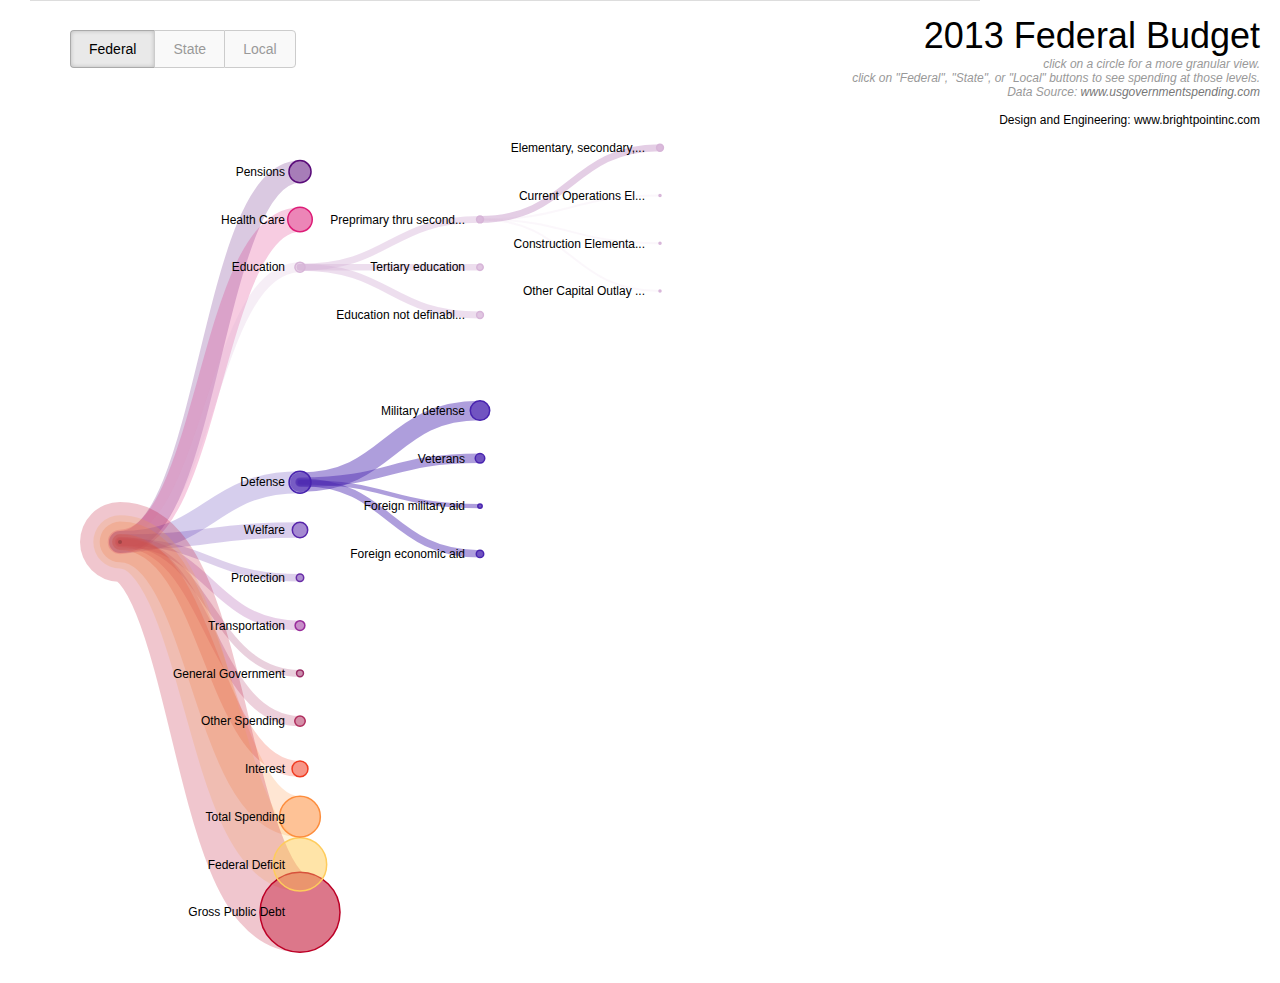
==== site.html @ 295929d6 "Projeto Federal_Budget original" ====
<!--

 Copyright (c) 2014 BrightPoint Consulting, Inc.

 Permission is hereby granted, free of charge, to any person
 obtaining a copy of this software and associated documentation
 files (the "Software"), to deal in the Software without
 restriction, including without limitation the rights to use,
 copy, modify, merge, publish, distribute, sublicense, and/or sell
 copies of the Software, and to permit persons to whom the
 Software is furnished to do so, subject to the following
 conditions:

 The above copyright notice and this permission notice shall be
 included in all copies or substantial portions of the Software.

 THE SOFTWARE IS PROVIDED "AS IS", WITHOUT WARRANTY OF ANY KIND,
 EXPRESS OR IMPLIED, INCLUDING BUT NOT LIMITED TO THE WARRANTIES
 OF MERCHANTABILITY, FITNESS FOR A PARTICULAR PURPOSE AND
 NONINFRINGEMENT. IN NO EVENT SHALL THE AUTHORS OR COPYRIGHT
 HOLDERS BE LIABLE FOR ANY CLAIM, DAMAGES OR OTHER LIABILITY,
 WHETHER IN AN ACTION OF CONTRACT, TORT OR OTHERWISE, ARISING
 FROM, OUT OF OR IN CONNECTION WITH THE SOFTWARE OR THE USE OR
 OTHER DEALINGS IN THE SOFTWARE.

 -->

<!DOCTYPE html>
<head>
    <meta HTTP-EQUIV="X-UA-COMPATIBLE" CONTENT="IE=EmulateIE9">
    <meta http-equiv="Content-Type" content="text/html;charset=utf-8">
    <meta property="og:image" content="http://www.brightpointinc.com/interactive/images/Budget_202px.png">

    <title>Federal Budget Data Visualization D3.js</title>
    <link type="text/css" rel="stylesheet" href="styles/style.css">

    <script type="text/javascript" src="scripts/d3.min.js"></script>
    <script type="text/javascript" src="scripts/main.js"></script>

    <!-- Google Analytics -->
    <script>
        (function(i,s,o,g,r,a,m){i['GoogleAnalyticsObject']=r;i[r]=i[r]||function(){
                    (i[r].q=i[r].q||[]).push(arguments)},i[r].l=1*new Date();a=s.createElement(o),
                m=s.getElementsByTagName(o)[0];a.async=1;a.src=g;m.parentNode.insertBefore(a,m)
        })(window,document,'script','//www.google-analytics.com/analytics.js','ga');

        ga('create', 'UA-173014-2', 'brightpointinc.com');
        ga('send', 'pageview');

    </script>

</head>

<body style="height:900px; width:1280px; overflow:auto" onload="main()">


<div class="bp-navBar" style="left:20px;">
    <ul class="bp-navigation clearfix" style="list-style-type:none">
        <li id="federalButton" class="button selected">Federal</li>
        <li id="stateButton" class="button">State</li>
        <li id="localButton" class="button">Local</li>
    </ul>
</div>


<div id="footer" style="position:absolute; right:20px; top:15px; width:600px">
    2013 Federal Budget
    <div class="hint" style="font-style:italic;">
        click on a circle for a more granular view.<br>
        click on "Federal", "State", or "Local" buttons to see spending at those levels.
        <br>
        Data Source: <a href="http://www.usgovernmentspending.com title=" www.usgovernmentspending.com"
        style="color:#777">www.usgovernmentspending.com</a>
        <br><br>

        <div style="color:#000; font-style:normal; position:absolute; width:300px; right:0px;">
            Design and Engineering: <a href="http://www.brightpointinc.com/project-list/"
                                       title="BrightPoint Consulting, Inc.">www.brightpointinc.com</a>
        </div>

    </div>

</div>

<div id="body" style="position: absolute; top:80px">

    <div id="toolTip" class="tooltip" style="opacity:0;">
        <div id="head" class="header"></div>
        <div id="header1" class="header1"></div>
        <div id="header2" class="header2"></div>
        <div style="position:absolute; left:10px">
            <div id="federalTip" class="tip" style="width:135px; left:0px; top:10px; position: absolute;">
                <div class="header3"><br>Federal Funds</div>
                <div class="header-rule"></div>
                <div id="fedSpend" class="header4"></div>
            </div>
            <div id="stateTip" class="tip" style="width:125px; left:140px; top:10px; position: absolute;">
                <div class="header3"><br>State Funds</div>
                <div class="header-rule"></div>
                <div id="stateSpend" class="header4"></div>
            </div>
            <div id="localTip" class="tip" style="width:125px; left:272px; top:10px; position: absolute;">
                <div class="header3"><br>Local Funds</div>
                <div class="header-rule"></div>
                <div id="localSpend" class="header4"></div>
            </div>
        </div>
        <div class="tooltipTail"></div>
    </div>
</div>


</body>

</html>
---- styles/style.css ----
/**

Copyright (c) 2014 BrightPoint Consulting, Inc.

 Permission is hereby granted, free of charge, to any person
obtaining a copy of this software and associated documentation
files (the "Software"), to deal in the Software without
                        restriction, including without limitation the rights to use,
                        copy, modify, merge, publish, distribute, sublicense, and/or sell
                                                                                  copies of the Software, and to permit persons to whom the
Software is furnished to do so, subject to the following
conditions:

The above copyright notice and this permission notice shall be
included in all copies or substantial portions of the Software.

 THE SOFTWARE IS PROVIDED "AS IS", WITHOUT WARRANTY OF ANY KIND,
                                                                                         EXPRESS OR IMPLIED, INCLUDING BUT NOT LIMITED TO THE WARRANTIES
OF MERCHANTABILITY, FITNESS FOR A PARTICULAR PURPOSE AND
NONINFRINGEMENT. IN NO EVENT SHALL THE AUTHORS OR COPYRIGHT
HOLDERS BE LIABLE FOR ANY CLAIM, DAMAGES OR OTHER LIABILITY,
                                                                                         WHETHER IN AN ACTION OF CONTRACT, TORT OR OTHERWISE, ARISING
FROM, OUT OF OR IN CONNECTION WITH THE SOFTWARE OR THE USE OR
OTHER DEALINGS IN THE SOFTWARE.

*/

body {
    overflow: auto;
    margin: 0;
    font-size: 14px;
    font-family: "Helvetica Neue", Helvetica;
}

#chart, #header, #footer {
    position: absolute;
    top: 0;
}

#header, #footer {
    z-index: 1;
    display: block;
    font-size: 36px;
    font-weight: 300;
    text-shadow: 0 1px 0 #fff;
}

#header.inverted, #footer.inverted {
    color: #fff;
    text-shadow: 0 1px 4px #000;
}

#header {
    top: 80px;
    left: 140px;
    width: 1000px;
}

#footer {
    top: 680px;
    right: 140px;
    text-align: right;
}

rect {
    fill: none;
    pointer-events: all;
}

pre {
    font-size: 18px;
}

line {
    stroke: #000;
    stroke-width: 1.5px;
}

.string, .regexp {
    color: #f39;
}

.keyword {
    color: #00c;
}

.comment {
    color: #777;
    font-style: oblique;
}

.number {
    color: #369;
}

.class, .special {
    color: #1181B8;
}

a:link, a:visited {
    color: #000;
    text-decoration: none;
}

a:hover {
    color: #666;
}

.hint {
    position: absolute;
    right: 0;
    width: 1280px;
    font-size: 12px;
    color: #999;
}


.node circle {
    cursor: pointer;
    stroke-width: 1.5px;
}

.node text {
    font-size: 11px;
}

path.link {
    fill: none;
    stroke: #ccc;
    stroke-width: 1.5px;
}

div.tooltip {
    position: absolute;
    text-align: left;
    pointer-events: none;
    background: #FFFFEF;
    width: 400px;
    height: 135px;
    padding: 10px;
    border: 1px solid #D5D5D5;
    font-family: arial,helvetica,sans-serif;
    position: absolute;
    font-size: 1.1em;
    color: #333;
    padding: 10px;
    border-radius: 3px;
    background: rgba(255,255,255,0.9);
    color: #000;
    box-shadow: 0 1px 5px rgba(0,0,0,0.4);
    -moz-box-shadow: 0 1px 5px rgba(0,0,0,0.4);
    border:1px solid rgba(200,200,200,0.85);
}

div.tooltipTail {
    position: absolute;
    left:-7px;
    top: 72px;
    width: 7px;
    height: 13px;
    background: url("../images/tail_white.png") 50% 0%;
}

div.toolTipBody {
    position:absolute;
    height:100px;
    width:230px;
}

div.header {
    text-transform: uppercase;
    text-align: left;
    font-size: 14px;
    margin-bottom: 2px;
    color:#666;
    text-align:center;

}

div.header-rule{
    height:1px;
    margin:1px auto 3px;
    margin-top:7px;
    margin-bottom:7px;
    background:#ddd;
    width:125px;
}

div.header1{
    text-transform: uppercase;
    text-align: left;
    font-size: 12px;
    margin-bottom: 2px;
    color:#333;
    text-align:center;
}

div.header2{
    color:#000;
    /*   text-transform:uppercase;*/
    font-size: 11px;
    text-align:center;
    font-style:italic;
}

div.header3 {
    text-align: left;
    font-size: 11px;
    /*  width:170px;*/
    text-align:center;
}

div.header4 {
    /*  position:absolute;*/
    text-align:center;
    right:10px;
    top:28px;
    font-size: 16px;
    /*  width:100px;*/
    text-align:center;
    overflow:hidden;
    font-weight:bold;
}

/* Navigation */
.bp-navBar {
    border-top: solid 1px #DDD;
    padding: 15px 0 0;
    margin: 0 10px;
    z-index: 100;
    position: absolute;
    width: 950px;
}


.bp-navigation {

}
.bp-navigation li {
    color: #999;
    font-size: 14px;
    cursor: pointer;
    float: left;
    padding: 10px 18px;
    border-top: solid 1px #CCC;
    border-bottom: solid 1px #CCC;
    border-left: solid 1px #CCC;
    background: #f9f9f9;
    margin: 0 0;
}

.bp-navigation li:first-of-type{
    border-radius: 4px 0 0 4px;
}
.bp-navigation li:last-of-type{

    border-right: solid 1px #CCC;
    border-radius: 0 4px 4px 0;
}
.bp-navigation li.selected {
    color: #000;
    background: #e9e9e9;
    border-color: #AAA;
    box-shadow: inset 0px 0px 4px rgba(0,0,0,0.2);
}

.bp-navigation li.selected {
    color: #000;
    background: #e9e9e9;
    border-color: #AAA;
    box-shadow: inset 0px 0px 4px rgba(0,0,0,0.2);
}

div.selected {
    color: #000;
    background: #e9e9e9;
    border-color: #AAA;
    box-shadow: inset 0px 0px 4px rgba(0,0,0,0.2);
    padding-bottom:10px;
}
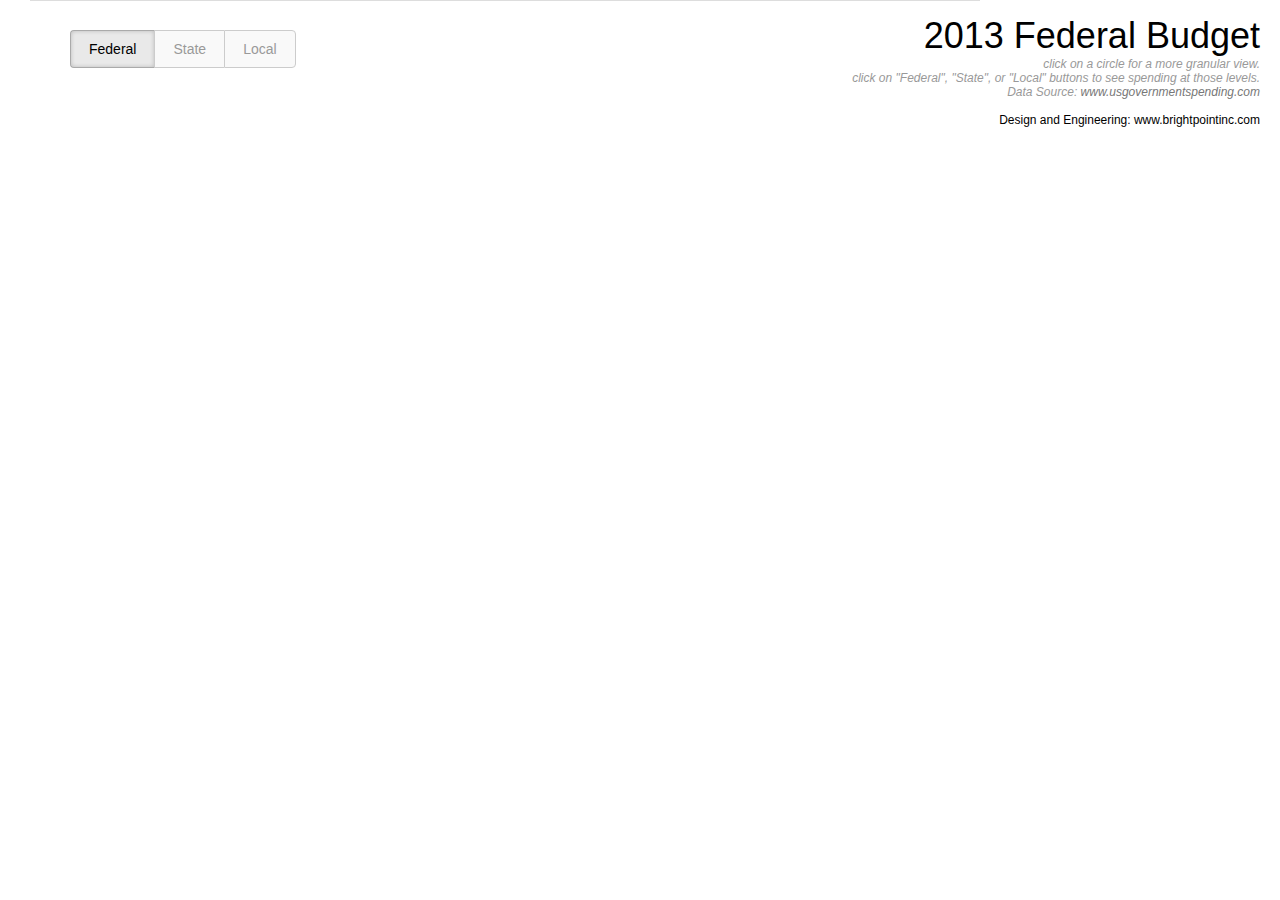
==== commit dc3d5c65: "update readme" ====
--- a/site.html
+++ b/site.html
@@ -31,7 +31,7 @@
     <meta http-equiv="Content-Type" content="text/html;charset=utf-8">
     <meta property="og:image" content="http://www.brightpointinc.com/interactive/images/Budget_202px.png">
 
-    <title>Federal Budget Data Visualization D3.js</title>
+    <title>POETA- UFCG</title>
     <link type="text/css" rel="stylesheet" href="styles/style.css">
 
     <script type="text/javascript" src="scripts/d3.min.js"></script>
--- a/styles/style.css
+++ b/styles/style.css
@@ -1,4 +1,4 @@
-/**
+ /**
 
 Copyright (c) 2014 BrightPoint Consulting, Inc.
 
@@ -26,7 +26,7 @@
 */
 
 body {
-    overflow: auto;
+	
     margin: 0;
     font-size: 14px;
     font-family: "Helvetica Neue", Helvetica;
@@ -63,7 +63,7 @@
 }
 
 rect {
-    fill: none;
+    
     pointer-events: all;
 }
 
@@ -279,3 +279,123 @@
     padding-bottom:10px;
 }
 
+/*divs que eu criei*/
+div.tooltipGraf {
+    position: absolute;
+    text-align: left;
+    background: #FFFFEF;
+    width: 1100px;
+    height: 500px;
+    padding: 10px;
+    border: 1px solid #D5D5D5;
+    font-family: arial,helvetica,sans-serif;
+    position: absolute;
+    font-size: 1.1em;
+    color: #333;
+    padding: 10px;
+    border-radius: 3px;
+    background: rgba(255,255,255,0.9);
+    color: #000;
+    box-shadow: 0 1px 5px rgba(0,0,0,0.4);
+    -moz-box-shadow: 0 1px 5px rgba(0,0,0,0.4);
+    border:1px solid rgba(200,200,200,0.85);
+}
+
+div.tooltipAluno {
+    position: absolute;
+    text-align: left;
+    background: #FFFFEF;
+    width: 450px;
+    height: 300px;
+    padding: 10px;
+    border: 1px solid #D5D5D5;
+    font-family: arial,helvetica,sans-serif;
+    position: absolute;
+    font-size: 1.1em;
+    color: #333;
+    padding: 10px;
+    border-radius: 3px;
+    background: rgba(255,255,255,0.9);
+    color: #000;
+    box-shadow: 0 1px 5px rgba(0,0,0,0.4);
+    -moz-box-shadow: 0 1px 5px rgba(0,0,0,0.4);
+    border:1px solid rgba(200,200,200,0.85);
+}
+
+div.tooltipGraf2 {
+    position: absolute;
+    text-align: left;
+    font-family: arial,helvetica,sans-serif;
+    position: absolute;
+    font-size: 1.1em;
+    padding: 10px;
+    border-radius: 3px;
+    background: rgba(255,255,255,0);
+    color: #000;
+}
+
+#federalTip {
+    color: #000;
+    background-color: rgba(0,255,0,0.9);
+    border-color: #AAA;
+    box-shadow: inset 0px 0px 0px rgba(0,0,0,0.4);
+    padding-bottom:10px;
+}
+
+#stateTip {
+    color: #000;
+    background-color: rgba(255,0,0,0.9);
+    border-color: #AAA;
+    box-shadow: inset 0px 0px 0px rgba(0,0,0,0.4);
+    padding-bottom:10px;
+}
+
+#localTip {
+    color: #000;
+    background-color: rgba(255,255,255,0.9);
+    border-color: #AAA;
+    box-shadow: inset 0px 0px 0px rgba(0,0,0,0.4);
+    padding-bottom:10px;
+}
+
+
+/*css grafico de barras*/
+.axis path,
+.axis line {
+  fill: none;
+  stroke: #000;
+  shape-rendering: crispEdges;
+}
+
+.x.axis path {
+  display: none;
+}
+
+.d3-tip {
+  line-height: 1;
+  font-weight: bold;
+  padding: 12px;
+  background: rgba(0, 0, 0, 0.8);
+  color: #fff;
+  border-radius: 2px;
+}
+
+/* Creates a small triangle extender for the tooltip */
+.d3-tip:after {
+  box-sizing: border-box;
+  display: inline;
+  font-size: 10px;
+  width: 100%;
+  line-height: 1;
+  color: rgba(0, 0, 0, 0.8);
+  content: "\25BC";
+  position: absolute;
+  text-align: center;
+}
+
+/* Style northward tooltips differently */
+.d3-tip.n:after {
+  margin: -1px 0 0 0;
+  top: 100%;
+  left: 0;
+}
